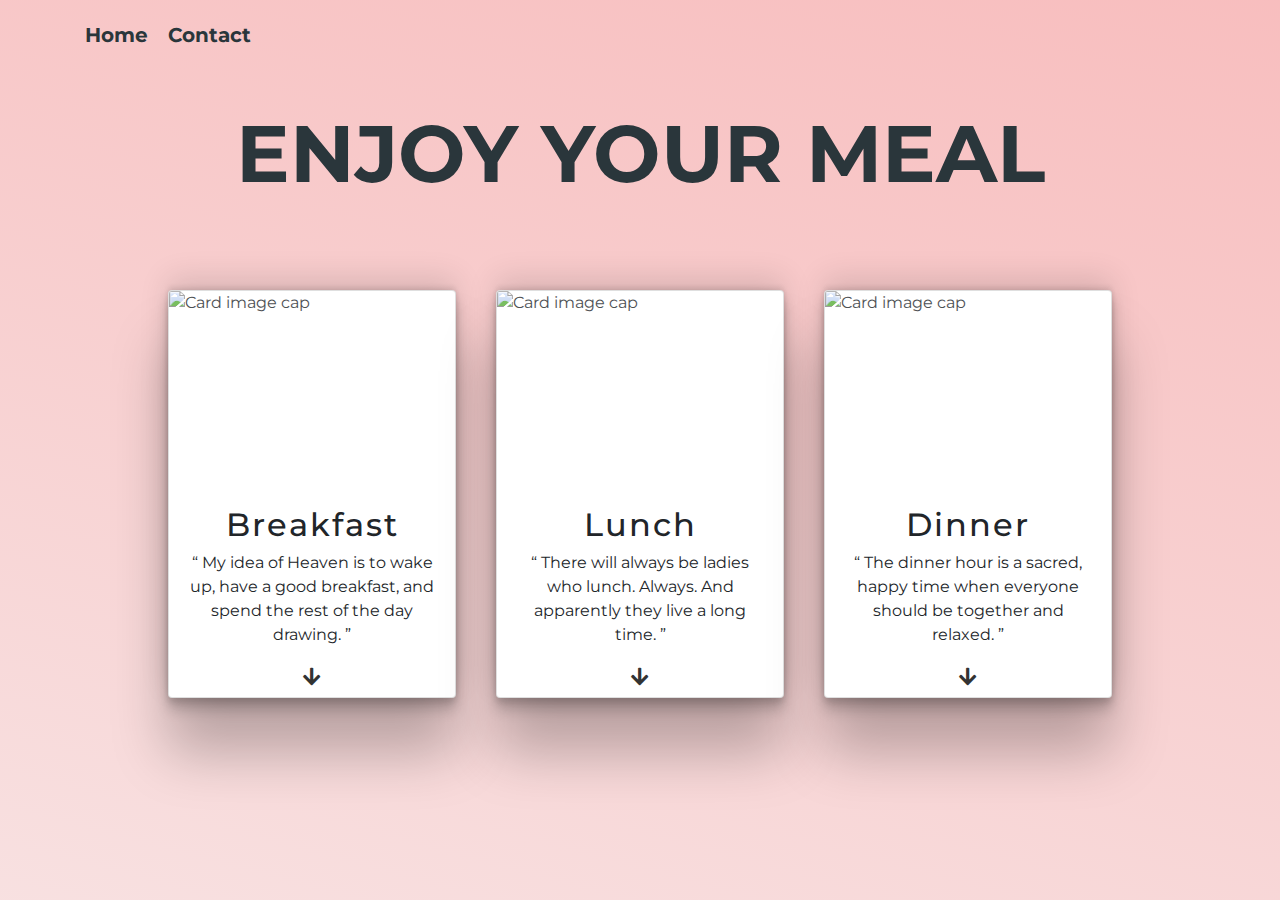
==== index.html @ 4d17487c "flex added for mobile" ====
<!doctype html>
<html lang="en">

<head>
    <!-- Required meta tags -->
    <meta charset="utf-8">
    <meta name="viewport" content="width=device-width, initial-scale=1, shrink-to-fit=no">

    <!-- Bootstrap CSS -->
    <link rel="stylesheet" href="https://maxcdn.bootstrapcdn.com/bootstrap/4.0.0/css/bootstrap.min.css"
        integrity="sha384-Gn5384xqQ1aoWXA+058RXPxPg6fy4IWvTNh0E263XmFcJlSAwiGgFAW/dAiS6JXm" crossorigin="anonymous">
        <link rel="stylesheet" href="https://cdnjs.cloudflare.com/ajax/libs/font-awesome/5.15.3/css/all.min.css" />
    <link rel="stylesheet" href="style.css">

    <title>Hello, world!</title>
</head>

<body>
   
    <div class="container">
        <div class="row">
            <div class="col-sm">
               <!-- Header -->
            <nav>
                <ul>
                    <li><a href="">Home</a></li>
                    <li><a href="">Contact</a></li>
                </ul>
            </nav>

            </div>
        </div>
        <div class="row">
            <div class="col-sm">
               <!-- Welcome Landing -->
               <h1>ENJOY YOUR MEAL</h1>
            </div>
        </div>


        <!-- cards -->
        <div class="d-flex align-items-center justify-content-center flex-wrap">

              <!-- test -->
              <div class="card" style="width: 18rem;">
                <img class="card-img-top" src="https://images.pexels.com/photos/6294186/pexels-photo-6294186.jpeg?auto=compress&cs=tinysrgb&dpr=1&w=500" alt="Card image cap">
                <div class="card-body">
                  <h5 class="card-title">Breakfast</h5>
                  <p class="card-text">&ldquo; My idea of Heaven is to wake up, have a good breakfast, and spend the rest of the day drawing. &rdquo;</p>
                </div>
                <i class="fas fa-arrow-down" id="one"></i>
                <ul class="list-group list-group-flush none-one">
                  <li class="list-group-item"><a href='recipe.html'>Menu 1</a></li>
                  <li class="list-group-item"><a href='recipe.html'>Menu 2</a></li>
                  <li class="list-group-item"><a href='recipe.html'>Menu 3</a></li>
                </ul>
              </div>
              <div class="card" style="width: 18rem;">
                <img class="card-img-top" src="https://images.pexels.com/photos/1211887/pexels-photo-1211887.jpeg?auto=compress&cs=tinysrgb&dpr=1&w=500" alt="Card image cap">
                <div class="card-body">
                  <h5 class="card-title">Lunch</h5>
                  <p class="card-text">&ldquo; There will always be ladies who lunch. Always. And apparently they live a long time. &rdquo;</p>
                </div>
                <i class="fas fa-arrow-down" id="two"></i>
                <ul class="list-group list-group-flush none-two">
                  <li class="list-group-item"><a href='recipe.html'>Menu 1</a></li>
                  <li class="list-group-item"><a href='recipe.html'>Menu 2</a></li>
                  <li class="list-group-item"><a href='recipe.html'>Menu 3</a></li>
                </ul>
              </div>
              <div class="card" style="width: 18rem;">
                <img class="card-img-top" src="https://images.pexels.com/photos/4051587/pexels-photo-4051587.jpeg?auto=compress&cs=tinysrgb&dpr=1&w=500" alt="Card image cap">
                <div class="card-body">
                  <h5 class="card-title">Dinner</h5>
                  <p class="card-text">&ldquo; The dinner hour is a sacred, happy time when everyone should be together and relaxed. &rdquo;</p>
                </div>
                <i class="fas fa-arrow-down" id="three"></i>
                <ul class="list-group list-group-flush none-three" data-toggle='collapse'>
                  <li class="list-group-item"><a href='recipe.html'>Menu 1</a></li>
                  <li class="list-group-item"><a href='recipe.html'>Menu 2</a></li>
                  <li class="list-group-item"><a href='recipe.html'>Menu 3</a></li>
                </ul>
              </div>
        </div>
        <!-- end -->
       

        <!-- <div class="row">
         Footer
        </div> -->
    </div>



    <!-- Optional JavaScript -->
    <!-- jQuery first, then Popper.js, then Bootstrap JS -->
    <script src="app.js"></script>
    <script src="https://code.jquery.com/jquery-3.2.1.slim.min.js"
        integrity="sha384-KJ3o2DKtIkvYIK3UENzmM7KCkRr/rE9/Qpg6aAZGJwFDMVNA/GpGFF93hXpG5KkN"
        crossorigin="anonymous"></script>
    <script src="https://cdnjs.cloudflare.com/ajax/libs/popper.js/1.12.9/umd/popper.min.js"
        integrity="sha384-ApNbgh9B+Y1QKtv3Rn7W3mgPxhU9K/ScQsAP7hUibX39j7fakFPskvXusvfa0b4Q"
        crossorigin="anonymous"></script>
    <script src="https://maxcdn.bootstrapcdn.com/bootstrap/4.0.0/js/bootstrap.min.js"
        integrity="sha384-JZR6Spejh4U02d8jOt6vLEHfe/JQGiRRSQQxSfFWpi1MquVdAyjUar5+76PVCmYl"
        crossorigin="anonymous"></script>
</body>

</html>
---- style.css ----
@import url('https://fonts.googleapis.com/css2?family=Montserrat:wght@300;400;700&display=swap');

/* landing page */
*{
    margin: 0;
    padding: 0;
    box-sizing: border-box;
}

body{
    /* background-image: url('https://images.unsplash.com/photo-1494859802809-d069c3b71a8a?ixlib=rb-1.2.1&ixid=MnwxMjA3fDB8MHxwaG90by1wYWdlfHx8fGVufDB8fHx8&auto=format&fit=crop&w=1350&q=80');
    background-repeat: no-repeat;
    background-size: cover;
    background-position: center; */
    background: linear-gradient(15deg, #f1d18a, #f8f6f6, #f88e8f);
    background-size: 600% 600%;
    -webkit-animation: bg 12s ease infinite;
    -moz-animation: bg 12s ease infinite;
    animation: bg 12s ease infinite;
    height: 100vh;
    width: 100%;
    font-family: 'Montserrat', sans-serif;
}

@-webkit-keyframes bg {
    0%{background-position:72% 0%}
    50%{background-position:29% 100%}
    100%{background-position:72% 0%}
}
@-moz-keyframes bg {
    0%{background-position:72% 0%}
    50%{background-position:29% 100%}
    100%{background-position:72% 0%}
}
@keyframes bg {
    0%{background-position:72% 0%}
    50%{background-position:29% 100%}
    100%{background-position:72% 0%}
}
.card{
    position: relative;
}

.card a{
    text-decoration: none;
    color: #3f3f44;
}

nav{
    display: flex;
    align-items: center;
    justify-content: space-between;
    padding-top: 20px;
}
nav>img{
    border-radius: 20px;
}
nav>ul{
    display: flex;
    align-items: center;
    justify-content: center;
}
nav>ul>li{
    list-style: none;
    margin-right: 20px;
    text-decoration: none;
}
nav>ul>li>a{
    color: #2a363b;
    font-size: 20px;
    font-weight: 700;
    text-decoration: none;
}

h1{
    text-align: center;
    padding-bottom: 60px;
    padding-top: 40px;
    font-size: 5rem;
    color: #2a363b;
    font-weight: 700;
}

.card{
    margin: 20px;
    box-shadow: rgba(0, 0, 0, 0.25) 0px 54px 55px, rgba(0, 0, 0, 0.12) 0px -12px 30px, rgba(0, 0, 0, 0.12) 0px 4px 6px, rgba(0, 0, 0, 0.17) 0px 12px 13px, rgba(0, 0, 0, 0.09) 0px -3px 5px;
    padding: 0;
}

.card-title{
    font-size: 2rem;
    text-align: center;
    line-height: 20px;
    letter-spacing: 2px;
    font-weight: 500;
    padding: 4px;
}

.card-img-top {
    height: 200px;
    object-fit: cover;
    opacity: 0.8;
    transition: opacity 0.5s ease-in-out;
}

.card-img-top:hover{
    opacity: 1.2;
}

.card-text{
    text-align: center;
}

.fas{
    text-align: center;
    font-size: 20px;
    margin-bottom: 10px;
    color: #333333;
    transition: font-size 0.3s ease-in-out;
    cursor: pointer;
}
.fas:hover{
    font-size: 26px;
    color: #3f3f44;
}

.list-group-item a{
    color: #cf4647;
    font-weight: 700;
}

.none-one{
    display: none;
}
.none-two{
    display: none;
}
.none-three{
    display: none;
}
/* end */

.stepImg{
    max-height: 250px;
    max-width: 200px;
    margin: 0.5rem 1rem;
}
#recipe_name {
    background-image: url('/Contents/recipe_template.jfif');
    background-repeat: no-repeat;
    background-size: cover;
    background-position: center;
    background-color: darkgray;
    background-blend-mode: darken;
  
}
.instr-bg{
    background-color: transparent;
   
}
.instrcont {
    border-radius: 10px;
    background-color: rgba(245,245,245,0.85);
}
.instr-bg p{
    font-family:Verdana, Geneva, Tahoma, sans-serif;
    font-weight:400;
    
}
.social-icon{
    width: 40px;
}
.social{
    background-color: rgba(200,200,200,0.85);
    
}
.cooklogo{
    width: 80px;
    
}
.rezept{
    font-size:1.4em;
}
.instr-vid{
    width:450px;
    height:450px;
}
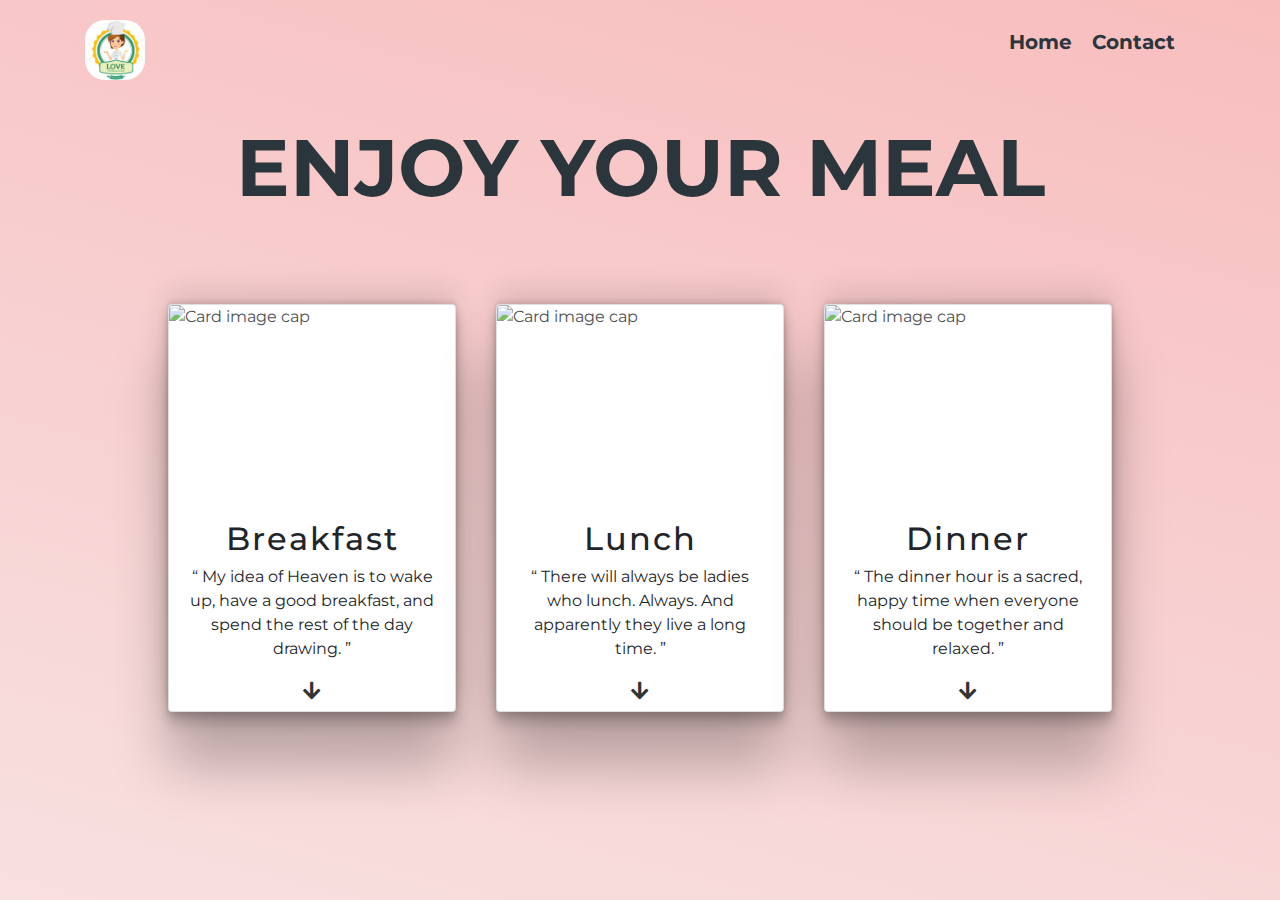
==== commit bfea8e6f: "logo new added" ====
--- a/index.html
+++ b/index.html
@@ -22,7 +22,9 @@
             <div class="col-sm">
                <!-- Header -->
             <nav>
+                <img src="/Contents/cookbook_logo.jpeg" width="60" alt="logo">
                 <ul>
+                   
                     <li><a href="">Home</a></li>
                     <li><a href="">Contact</a></li>
                 </ul>
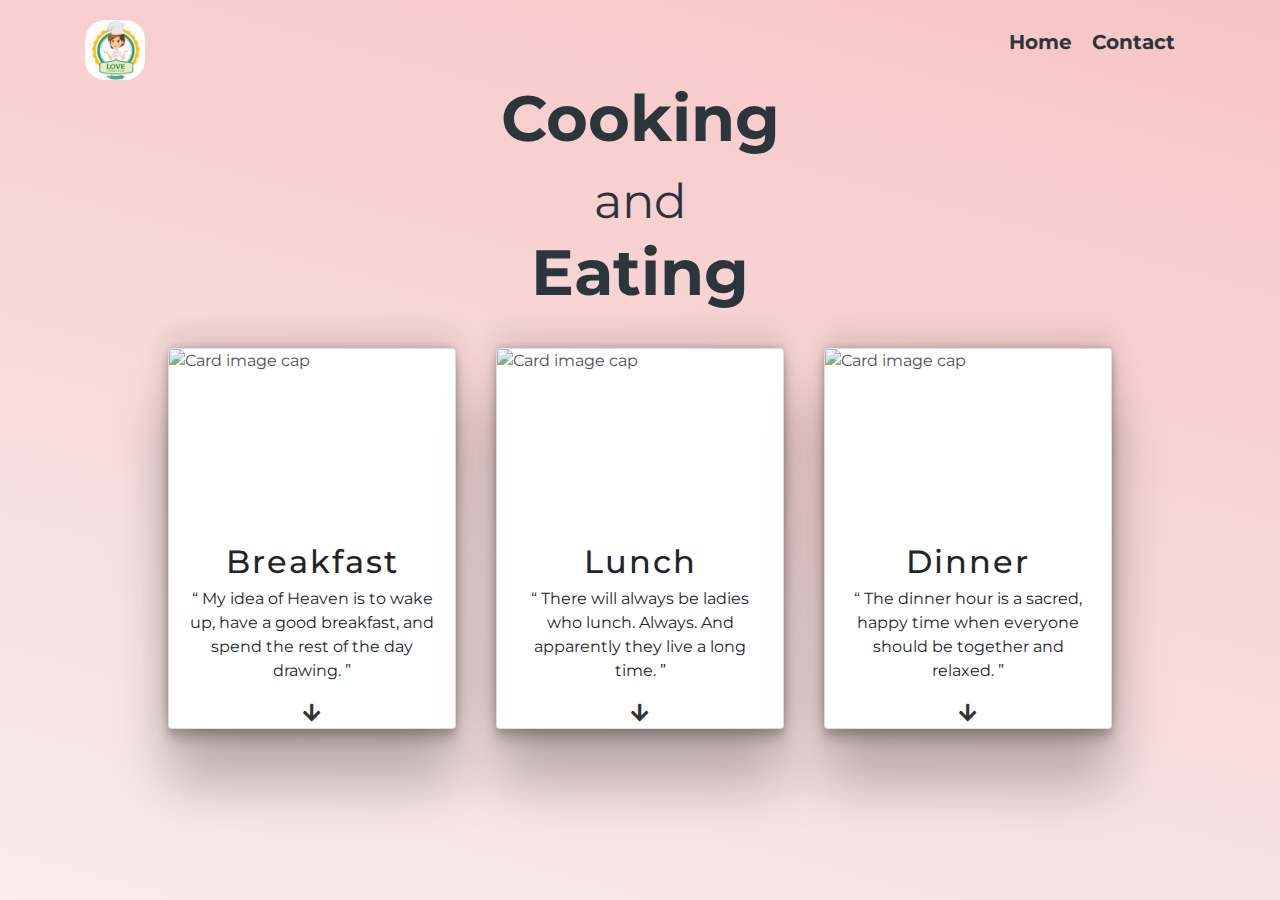
==== commit f9aa65fc: "card moving fixed && title update to match with logo" ====
--- a/index.html
+++ b/index.html
@@ -22,11 +22,11 @@
             <div class="col-sm">
                <!-- Header -->
             <nav>
-                <img src="/Contents/cookbook_logo.jpeg" width="60" alt="logo">
+                <a href="index.html"><img src="/Contents/cookbook_logo.jpeg" width="60" alt="logo"></a>
                 <ul>
                    
                     <li><a href="">Home</a></li>
-                    <li><a href="">Contact</a></li>
+                  <li><a href="">Contact</a></li>
                 </ul>
             </nav>
 
@@ -35,13 +35,13 @@
         <div class="row">
             <div class="col-sm">
                <!-- Welcome Landing -->
-               <h1>ENJOY YOUR MEAL</h1>
+               <h1>Cooking<br> <span>and</span><br> Eating</h1>
             </div>
         </div>
 
 
         <!-- cards -->
-        <div class="d-flex align-items-center justify-content-center flex-wrap">
+        <div class="d-flex align-items-baseline justify-content-center flex-wrap">
 
               <!-- test -->
               <div class="card" style="width: 18rem;">
--- a/style.css
+++ b/style.css
@@ -17,7 +17,7 @@
     -webkit-animation: bg 12s ease infinite;
     -moz-animation: bg 12s ease infinite;
     animation: bg 12s ease infinite;
-    height: 100vh;
+    height: fit-content;
     width: 100%;
     font-family: 'Montserrat', sans-serif;
 }
@@ -37,9 +37,6 @@
     50%{background-position:29% 100%}
     100%{background-position:72% 0%}
 }
-.card{
-    position: relative;
-}
 
 .card a{
     text-decoration: none;
@@ -52,7 +49,7 @@
     justify-content: space-between;
     padding-top: 20px;
 }
-nav>img{
+nav>a>img{
     border-radius: 20px;
 }
 nav>ul{
@@ -74,11 +71,15 @@
 
 h1{
     text-align: center;
-    padding-bottom: 60px;
-    padding-top: 40px;
-    font-size: 5rem;
+    padding-bottom: 10px;
+    font-size: 4rem;
     color: #2a363b;
     font-weight: 700;
+}
+
+h1>span{
+font-size: 3rem;
+font-weight: 400;
 }
 
 .card{
@@ -90,14 +91,14 @@
 .card-title{
     font-size: 2rem;
     text-align: center;
-    line-height: 20px;
+    line-height: 18px;
     letter-spacing: 2px;
     font-weight: 500;
     padding: 4px;
 }
 
 .card-img-top {
-    height: 200px;
+    height: 180px;
     object-fit: cover;
     opacity: 0.8;
     transition: opacity 0.5s ease-in-out;
@@ -114,7 +115,7 @@
 .fas{
     text-align: center;
     font-size: 20px;
-    margin-bottom: 10px;
+    margin-bottom: 5px;
     color: #333333;
     transition: font-size 0.3s ease-in-out;
     cursor: pointer;
@@ -184,4 +185,12 @@
 .instr-vid{
     width:450px;
     height:450px;
+}
+.bananacakebild {
+    height: 450px;
+}
+table {
+    height: 450px;
+    width: 400px;
+    
 }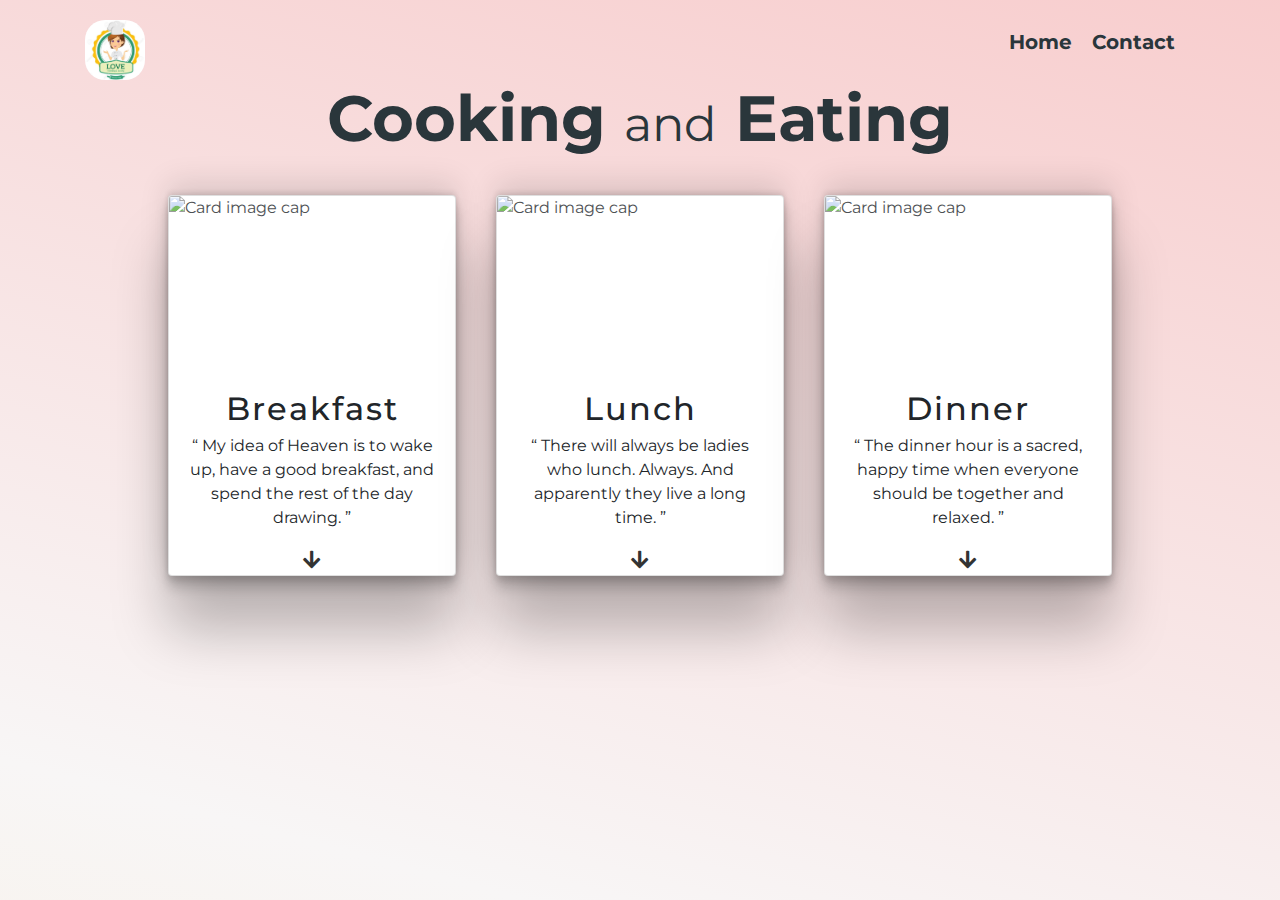
==== commit 2eea962f: "small title change" ====
--- a/index.html
+++ b/index.html
@@ -35,7 +35,7 @@
         <div class="row">
             <div class="col-sm">
                <!-- Welcome Landing -->
-               <h1>Cooking<br> <span>and</span><br> Eating</h1>
+               <h1>Cooking <span>and</span> Eating</h1>
             </div>
         </div>
 
@@ -53,7 +53,7 @@
                 <i class="fas fa-arrow-down" id="one"></i>
                 <ul class="list-group list-group-flush none-one">
                   <li class="list-group-item"><a href='recipe.html'>Menu 1</a></li>
-                  <li class="list-group-item"><a href='recipe.html'>Menu 2</a></li>
+                  <li class="list-group-item"><a href='banancake.html'>Bananapancake</a></li>
                   <li class="list-group-item"><a href='recipe.html'>Menu 3</a></li>
                 </ul>
               </div>
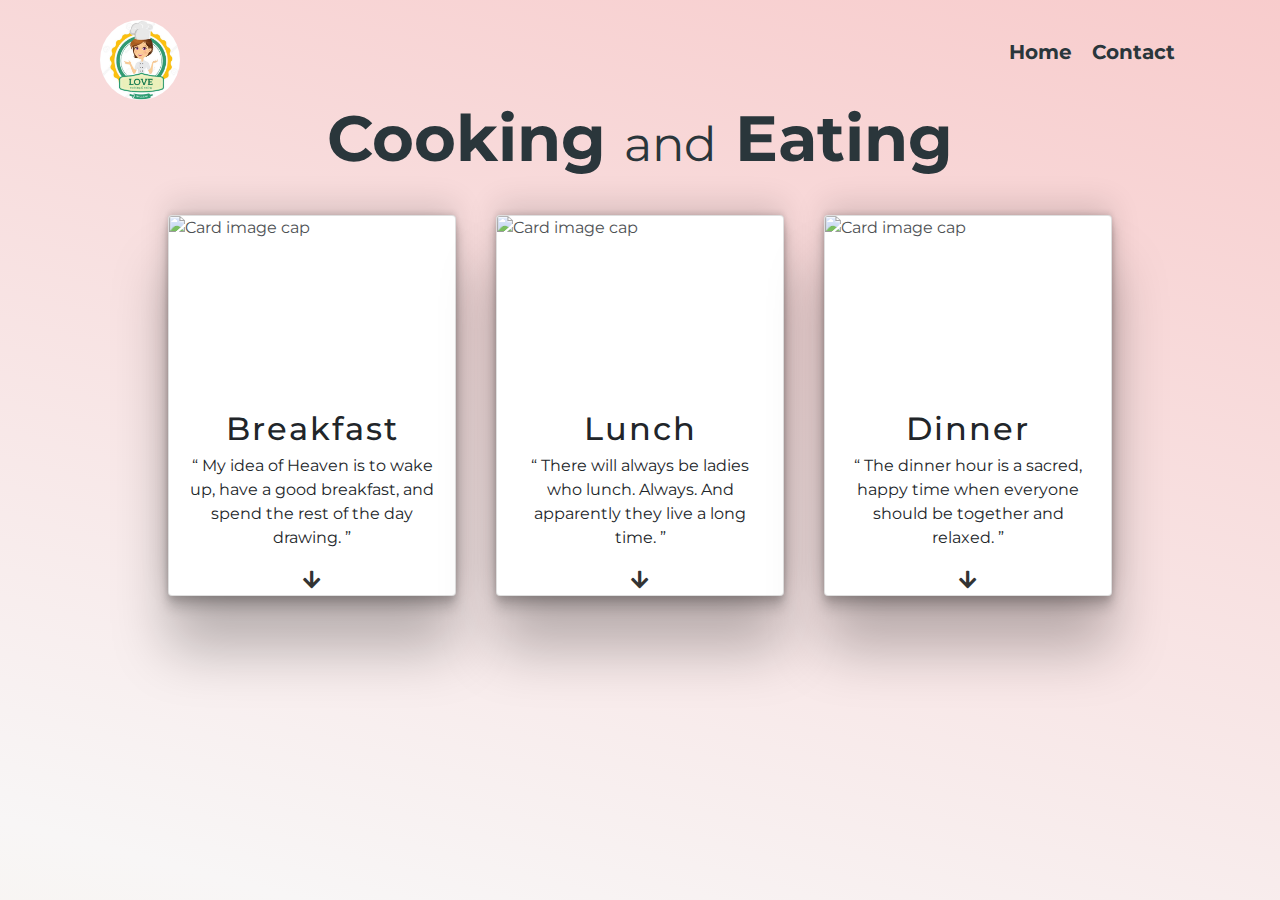
==== commit f3053edf: "updatedfries" ====
--- a/index.html
+++ b/index.html
@@ -22,7 +22,7 @@
             <div class="col-sm">
                <!-- Header -->
             <nav>
-                <a href="index.html"><img src="/Contents/cookbook_logo.jpeg" width="60" alt="logo"></a>
+              <div class="col-3"><img class="cooklogo rounded-circle" src="Contents/cookbook_logo.jpeg" alt=""></div>
                 <ul>
                    
                     <li><a href="">Home</a></li>
@@ -53,7 +53,7 @@
                 <i class="fas fa-arrow-down" id="one"></i>
                 <ul class="list-group list-group-flush none-one">
                   <li class="list-group-item"><a href='recipe.html'>Menu 1</a></li>
-                  <li class="list-group-item"><a href='banancake.html'>Bananapancake</a></li>
+                  <li class="list-group-item"><a href='banancake.html'>Banancake</a></li>
                   <li class="list-group-item"><a href='recipe.html'>Menu 3</a></li>
                 </ul>
               </div>
@@ -65,8 +65,8 @@
                 </div>
                 <i class="fas fa-arrow-down" id="two"></i>
                 <ul class="list-group list-group-flush none-two">
-                  <li class="list-group-item"><a href='recipe.html'>Menu 1</a></li>
-                  <li class="list-group-item"><a href='recipe.html'>Menu 2</a></li>
+                  <li class="list-group-item"><a href='fries.html'>Fries</a></li>
+                  <li class="list-group-item"><a href='hummus.html'>Hummus</a></li>
                   <li class="list-group-item"><a href='recipe.html'>Menu 3</a></li>
                 </ul>
               </div>
